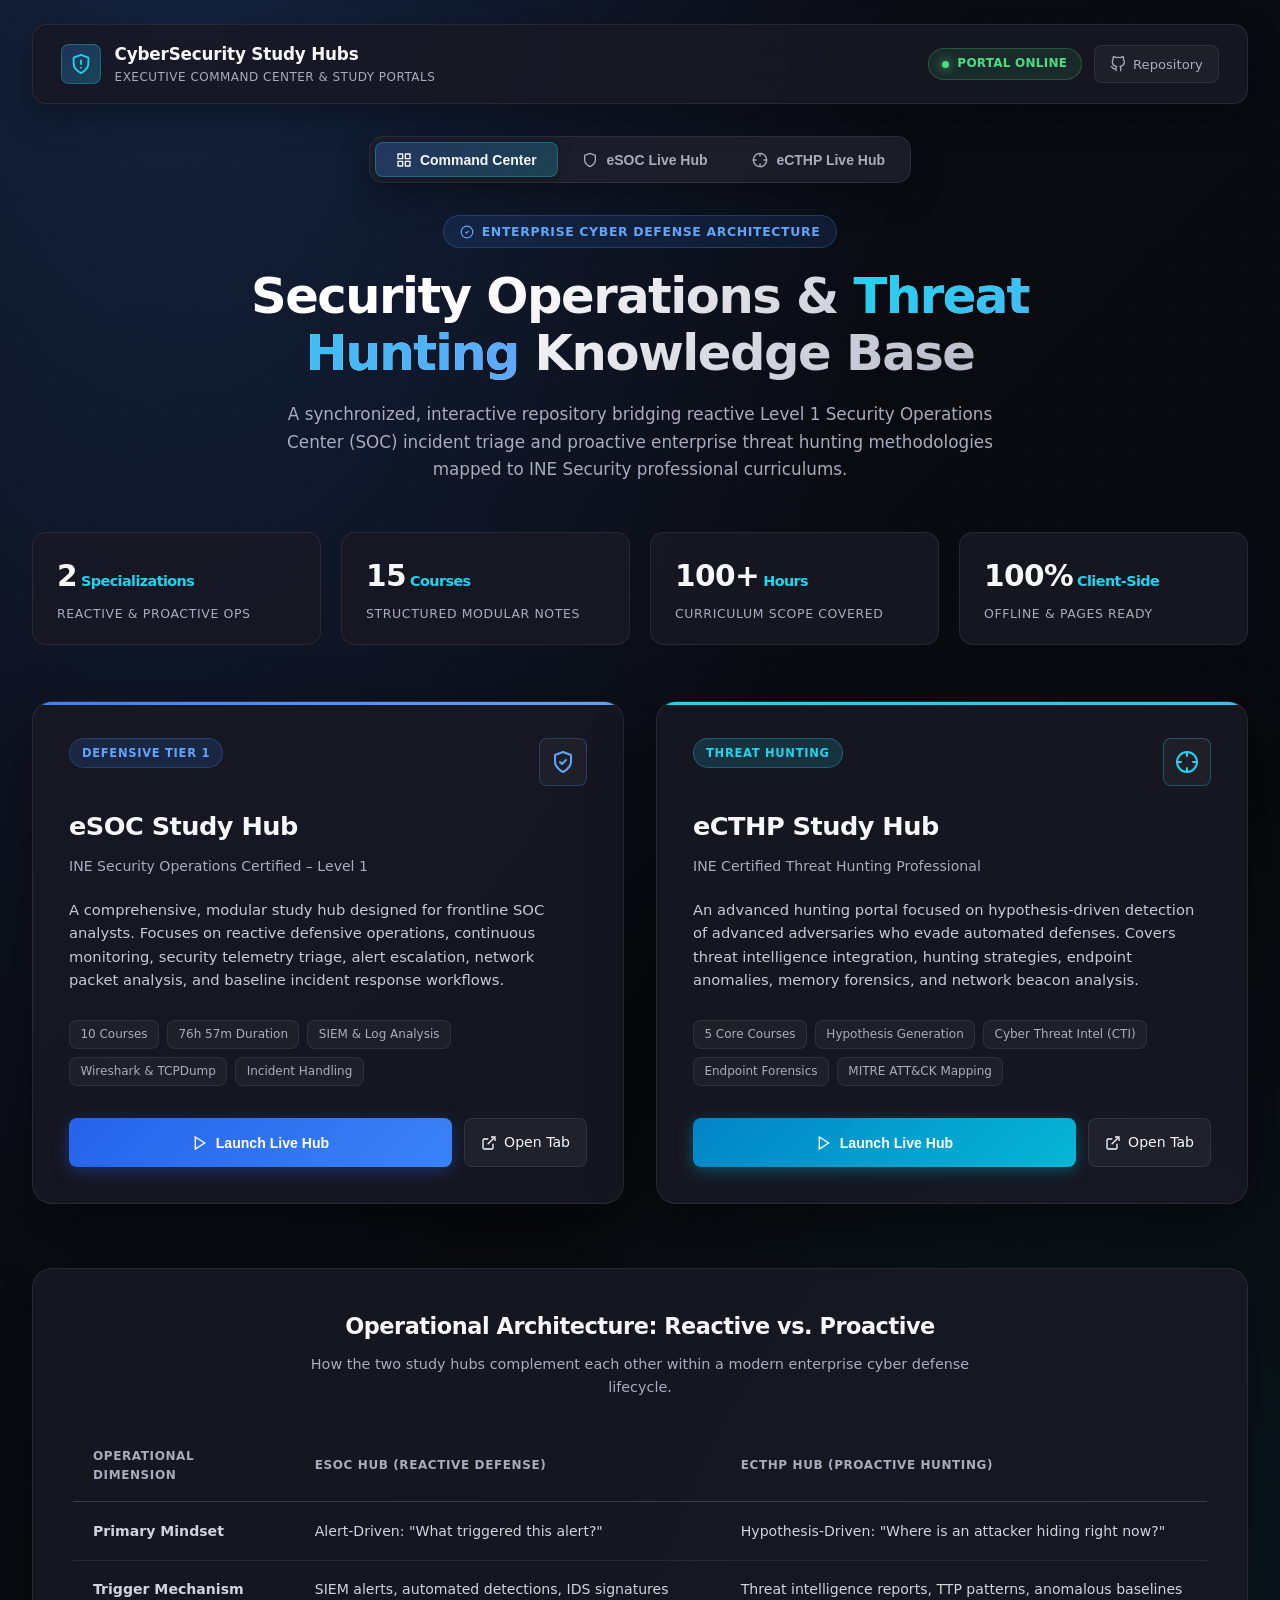
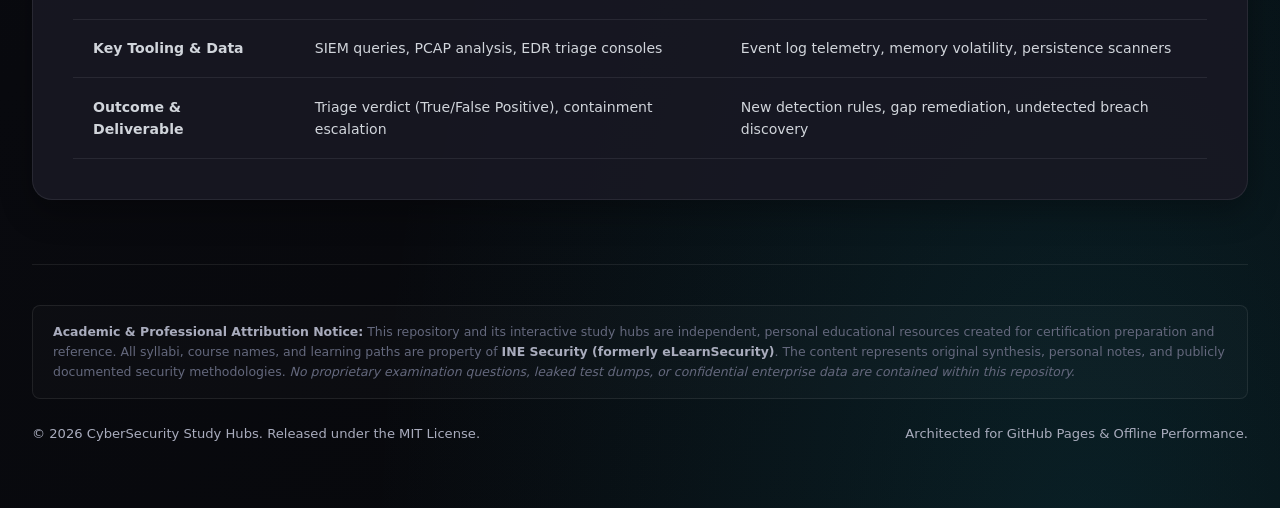
==== index.html @ 51e48f02 "feat: initial commit for CyberSecurity-Study-Hubs command center" ====
<!DOCTYPE html>
<html lang="en">
<head>
  <meta charset="UTF-8" />
  <meta name="viewport" content="width=device-width, initial-scale=1.0" />
  <meta name="description" content="CyberSecurity Study Hubs — Unified executive command center bridging reactive SOC operations (eSOC) and proactive enterprise threat hunting (eCTHP)." />
  <meta name="theme-color" content="#090a0f" />
  <title>CyberSecurity Study Hubs | Command Center Portal</title>
  <link rel="stylesheet" href="assets/css/portal.css" />
</head>
<body>
  <div class="portal-container">
    <!-- Top Navigation Bar -->
    <header class="top-navbar" role="banner">
      <a href="#overview" class="brand" onclick="switchView('overview')">
        <div class="brand-icon" aria-hidden="true">
          <svg width="22" height="22" viewBox="0 0 24 24" fill="none" stroke="currentColor" stroke-width="2" stroke-linecap="round" stroke-linejoin="round">
            <path d="M12 22s8-4 8-10V5l-8-3-8 3v7c0 6 8 10 8 10z"/>
            <path d="M12 8v4"/>
            <path d="M12 16h.01"/>
          </svg>
        </div>
        <div class="brand-info">
          <h1>CyberSecurity Study Hubs</h1>
          <p>Executive Command Center &amp; Study Portals</p>
        </div>
      </a>

      <div class="nav-actions">
        <span class="status-badge">
          <span class="status-dot"></span>
          PORTAL ONLINE
        </span>
        <a href="https://github.com/TOOSHY2/CyberSecurity-Study-Hubs" target="_blank" rel="noopener noreferrer" class="btn-ghost" title="GitHub Repository">
          <svg width="16" height="16" viewBox="0 0 24 24" fill="none" stroke="currentColor" stroke-width="2" stroke-linecap="round" stroke-linejoin="round">
            <path d="M9 19c-5 1.5-5-2.5-7-3m14 6v-3.87a3.37 3.37 0 0 0-.94-2.61c3.14-.35 6.44-1.54 6.44-7A5.44 5.44 0 0 0 20 4.77 5.07 5.07 0 0 0 19.91 1S18.73.65 16 2.48a13.38 13.38 0 0 0-7 0C6.27.65 5.09 1 5.09 1A5.07 5.07 0 0 0 5 4.77a5.44 5.44 0 0 0-1.5 3.78c0 5.42 3.3 6.61 6.44 7A3.37 3.37 0 0 0 9 18.13V22"/>
          </svg>
          Repository
        </a>
      </div>
    </header>

    <!-- Navigation View Tabs -->
    <nav class="view-tabs" role="tablist" aria-label="Portal Views">
      <button class="tab-btn active" id="tab-overview" role="tab" aria-selected="true" aria-controls="view-overview" onclick="switchView('overview')">
        <svg width="16" height="16" viewBox="0 0 24 24" fill="none" stroke="currentColor" stroke-width="2" stroke-linecap="round" stroke-linejoin="round">
          <rect x="3" y="3" width="7" height="7"/>
          <rect x="14" y="3" width="7" height="7"/>
          <rect x="14" y="14" width="7" height="7"/>
          <rect x="3" y="14" width="7" height="7"/>
        </svg>
        Command Center
      </button>
      <button class="tab-btn" id="tab-esoc" role="tab" aria-selected="false" aria-controls="view-esoc" onclick="switchView('esoc')">
        <svg width="16" height="16" viewBox="0 0 24 24" fill="none" stroke="currentColor" stroke-width="2" stroke-linecap="round" stroke-linejoin="round">
          <path d="M12 22s8-4 8-10V5l-8-3-8 3v7c0 6 8 10 8 10z"/>
        </svg>
        eSOC Live Hub
      </button>
      <button class="tab-btn" id="tab-ecthp" role="tab" aria-selected="false" aria-controls="view-ecthp" onclick="switchView('ecthp')">
        <svg width="16" height="16" viewBox="0 0 24 24" fill="none" stroke="currentColor" stroke-width="2" stroke-linecap="round" stroke-linejoin="round">
          <circle cx="12" cy="12" r="10"/>
          <line x1="22" y1="12" x2="18" y2="12"/>
          <line x1="6" y1="12" x2="2" y2="12"/>
          <line x1="12" y1="6" x2="12" y2="2"/>
          <line x1="12" y1="22" x2="12" y2="18"/>
        </svg>
        eCTHP Live Hub
      </button>
    </nav>

    <!-- VIEW 1: COMMAND CENTER / OVERVIEW -->
    <main class="view-panel active" id="view-overview" role="tabpanel" aria-labelledby="tab-overview">
      <section class="hero">
        <div class="hero-pill">
          <svg width="14" height="14" viewBox="0 0 24 24" fill="none" stroke="currentColor" stroke-width="2">
            <circle cx="12" cy="12" r="10"/>
            <path d="m9 12 2 2 4-4"/>
          </svg>
          Enterprise Cyber Defense Architecture
        </div>
        <h2 class="hero-title">
          Security Operations &amp; <span class="accent-cyan">Threat Hunting</span> Knowledge Base
        </h2>
        <p class="hero-desc">
          A synchronized, interactive repository bridging reactive Level 1 Security Operations Center (SOC) incident triage and proactive enterprise threat hunting methodologies mapped to INE Security professional curriculums.
        </p>
      </section>

      <!-- Metrics Matrix -->
      <section class="stats-bar" aria-label="Curriculum Statistics">
        <div class="stat-card">
          <div class="stat-val">2 <span class="unit">Specializations</span></div>
          <div class="stat-label">Reactive &amp; Proactive Ops</div>
        </div>
        <div class="stat-card">
          <div class="stat-val">15 <span class="unit">Courses</span></div>
          <div class="stat-label">Structured Modular Notes</div>
        </div>
        <div class="stat-card">
          <div class="stat-val">100+ <span class="unit">Hours</span></div>
          <div class="stat-label">Curriculum Scope Covered</div>
        </div>
        <div class="stat-card">
          <div class="stat-val">100% <span class="unit">Client-Side</span></div>
          <div class="stat-label">Offline &amp; Pages Ready</div>
        </div>
      </section>

      <!-- Dual Hub Cards -->
      <section class="hubs-grid" aria-label="Interactive Hubs">
        <!-- eSOC Card -->
        <article class="hub-card esoc">
          <div class="hub-header">
            <span class="hub-badge">Defensive Tier 1</span>
            <div class="hub-icon-wrapper" aria-hidden="true">
              <svg width="24" height="24" viewBox="0 0 24 24" fill="none" stroke="currentColor" stroke-width="2" stroke-linecap="round" stroke-linejoin="round">
                <path d="M12 22s8-4 8-10V5l-8-3-8 3v7c0 6 8 10 8 10z"/>
                <path d="m9 12 2 2 4-4"/>
              </svg>
            </div>
          </div>
          <h3 class="hub-title">eSOC Study Hub</h3>
          <div class="hub-subtitle">INE Security Operations Certified – Level 1</div>
          <p class="hub-summary">
            A comprehensive, modular study hub designed for frontline SOC analysts. Focuses on reactive defensive operations, continuous monitoring, security telemetry triage, alert escalation, network packet analysis, and baseline incident response workflows.
          </p>
          <div class="hub-tags">
            <span class="tag-pill">10 Courses</span>
            <span class="tag-pill">76h 57m Duration</span>
            <span class="tag-pill">SIEM &amp; Log Analysis</span>
            <span class="tag-pill">Wireshark &amp; TCPDump</span>
            <span class="tag-pill">Incident Handling</span>
          </div>
          <div class="hub-actions">
            <button class="btn-primary" onclick="switchView('esoc')">
              <svg width="16" height="16" viewBox="0 0 24 24" fill="none" stroke="currentColor" stroke-width="2">
                <polygon points="5 3 19 12 5 21 5 3"/>
              </svg>
              Launch Live Hub
            </button>
            <a href="hubs/eSOC.html" target="_blank" rel="noopener noreferrer" class="btn-secondary" title="Open eSOC in new tab">
              <svg width="16" height="16" viewBox="0 0 24 24" fill="none" stroke="currentColor" stroke-width="2">
                <path d="M18 13v6a2 2 0 0 1-2 2H5a2 2 0 0 1-2-2V8a2 2 0 0 1 2-2h6"/>
                <polyline points="15 3 21 3 21 9"/>
                <line x1="10" y1="14" x2="21" y2="3"/>
              </svg>
              Open Tab
            </a>
          </div>
        </article>

        <!-- eCTHP Card -->
        <article class="hub-card ecthp">
          <div class="hub-header">
            <span class="hub-badge">Threat Hunting</span>
            <div class="hub-icon-wrapper" aria-hidden="true">
              <svg width="24" height="24" viewBox="0 0 24 24" fill="none" stroke="currentColor" stroke-width="2" stroke-linecap="round" stroke-linejoin="round">
                <circle cx="12" cy="12" r="10"/>
                <line x1="22" y1="12" x2="18" y2="12"/>
                <line x1="6" y1="12" x2="2" y2="12"/>
                <line x1="12" y1="6" x2="12" y2="2"/>
                <line x1="12" y1="22" x2="12" y2="18"/>
              </svg>
            </div>
          </div>
          <h3 class="hub-title">eCTHP Study Hub</h3>
          <div class="hub-subtitle">INE Certified Threat Hunting Professional</div>
          <p class="hub-summary">
            An advanced hunting portal focused on hypothesis-driven detection of advanced adversaries who evade automated defenses. Covers threat intelligence integration, hunting strategies, endpoint anomalies, memory forensics, and network beacon analysis.
          </p>
          <div class="hub-tags">
            <span class="tag-pill">5 Core Courses</span>
            <span class="tag-pill">Hypothesis Generation</span>
            <span class="tag-pill">Cyber Threat Intel (CTI)</span>
            <span class="tag-pill">Endpoint Forensics</span>
            <span class="tag-pill">MITRE ATT&amp;CK Mapping</span>
          </div>
          <div class="hub-actions">
            <button class="btn-primary" onclick="switchView('ecthp')">
              <svg width="16" height="16" viewBox="0 0 24 24" fill="none" stroke="currentColor" stroke-width="2">
                <polygon points="5 3 19 12 5 21 5 3"/>
              </svg>
              Launch Live Hub
            </button>
            <a href="hubs/eCTHP.html" target="_blank" rel="noopener noreferrer" class="btn-secondary" title="Open eCTHP in new tab">
              <svg width="16" height="16" viewBox="0 0 24 24" fill="none" stroke="currentColor" stroke-width="2">
                <path d="M18 13v6a2 2 0 0 1-2 2H5a2 2 0 0 1-2-2V8a2 2 0 0 1 2-2h6"/>
                <polyline points="15 3 21 3 21 9"/>
                <line x1="10" y1="14" x2="21" y2="3"/>
              </svg>
              Open Tab
            </a>
          </div>
        </article>
      </section>

      <!-- Operational Matrix Section -->
      <section class="matrix-section">
        <h3 class="matrix-title">Operational Architecture: Reactive vs. Proactive</h3>
        <p class="matrix-subtitle">How the two study hubs complement each other within a modern enterprise cyber defense lifecycle.</p>
        <div class="matrix-table-wrap">
          <table class="matrix-table">
            <thead>
              <tr>
                <th>Operational Dimension</th>
                <th>eSOC Hub (Reactive Defense)</th>
                <th>eCTHP Hub (Proactive Hunting)</th>
              </tr>
            </thead>
            <tbody>
              <tr>
                <td class="col-feature">Primary Mindset</td>
                <td class="col-esoc">Alert-Driven: "What triggered this alert?"</td>
                <td class="col-ecthp">Hypothesis-Driven: "Where is an attacker hiding right now?"</td>
              </tr>
              <tr>
                <td class="col-feature">Trigger Mechanism</td>
                <td class="col-esoc">SIEM alerts, automated detections, IDS signatures</td>
                <td class="col-ecthp">Threat intelligence reports, TTP patterns, anomalous baselines</td>
              </tr>
              <tr>
                <td class="col-feature">Key Tooling &amp; Data</td>
                <td class="col-esoc">SIEM queries, PCAP analysis, EDR triage consoles</td>
                <td class="col-ecthp">Event log telemetry, memory volatility, persistence scanners</td>
              </tr>
              <tr>
                <td class="col-feature">Outcome &amp; Deliverable</td>
                <td class="col-esoc">Triage verdict (True/False Positive), containment escalation</td>
                <td class="col-ecthp">New detection rules, gap remediation, undetected breach discovery</td>
              </tr>
            </tbody>
          </table>
        </div>
      </section>
    </main>

    <!-- VIEW 2: eSOC LIVE EMBEDDED HUB -->
    <section class="view-panel" id="view-esoc" role="tabpanel" aria-labelledby="tab-esoc">
      <div class="iframe-portal-wrapper" id="esoc-wrapper">
        <div class="iframe-toolbar">
          <div class="iframe-status">
            <span class="status-badge" style="background: rgba(59, 130, 246, 0.15); color: var(--purple-2); border-color: var(--border-blue);">
              eSOC Live Hub
            </span>
            <span>Security Operations Certified – Level 1</span>
          </div>
          <div class="iframe-actions">
            <button class="btn-ghost" onclick="reloadFrame('frame-esoc')" title="Reload Hub">
              <svg width="14" height="14" viewBox="0 0 24 24" fill="none" stroke="currentColor" stroke-width="2">
                <polyline points="23 4 23 10 17 10"/>
                <path d="M20.49 15a9 9 0 1 1-2.12-9.36L23 10"/>
              </svg>
              Reload
            </button>
            <button class="btn-ghost" onclick="toggleFullscreen('esoc-wrapper')" title="Toggle Fullscreen">
              <svg width="14" height="14" viewBox="0 0 24 24" fill="none" stroke="currentColor" stroke-width="2">
                <polyline points="15 3 21 3 21 9"/>
                <polyline points="9 21 3 21 3 15"/>
                <line x1="21" y1="3" x2="14" y2="10"/>
                <line x1="3" y1="21" x2="10" y2="14"/>
              </svg>
              Fullscreen
            </button>
            <a href="hubs/eSOC.html" target="_blank" rel="noopener noreferrer" class="btn-ghost" title="Open in dedicated tab">
              <svg width="14" height="14" viewBox="0 0 24 24" fill="none" stroke="currentColor" stroke-width="2">
                <path d="M18 13v6a2 2 0 0 1-2 2H5a2 2 0 0 1-2-2V8a2 2 0 0 1 2-2h6"/>
                <polyline points="15 3 21 3 21 9"/>
                <line x1="10" y1="14" x2="21" y2="3"/>
              </svg>
              Standalone
            </a>
          </div>
        </div>
        <div class="iframe-container">
          <iframe id="frame-esoc" data-src="hubs/eSOC.html" title="eSOC Study Hub Live Preview" loading="lazy"></iframe>
        </div>
      </div>
    </section>

    <!-- VIEW 3: eCTHP LIVE EMBEDDED HUB -->
    <section class="view-panel" id="view-ecthp" role="tabpanel" aria-labelledby="tab-ecthp">
      <div class="iframe-portal-wrapper" id="ecthp-wrapper">
        <div class="iframe-toolbar">
          <div class="iframe-status">
            <span class="status-badge" style="background: rgba(34, 211, 238, 0.15); color: var(--cyan); border-color: var(--border-cyan);">
              eCTHP Live Hub
            </span>
            <span>Certified Threat Hunting Professional</span>
          </div>
          <div class="iframe-actions">
            <button class="btn-ghost" onclick="reloadFrame('frame-ecthp')" title="Reload Hub">
              <svg width="14" height="14" viewBox="0 0 24 24" fill="none" stroke="currentColor" stroke-width="2">
                <polyline points="23 4 23 10 17 10"/>
                <path d="M20.49 15a9 9 0 1 1-2.12-9.36L23 10"/>
              </svg>
              Reload
            </button>
            <button class="btn-ghost" onclick="toggleFullscreen('ecthp-wrapper')" title="Toggle Fullscreen">
              <svg width="14" height="14" viewBox="0 0 24 24" fill="none" stroke="currentColor" stroke-width="2">
                <polyline points="15 3 21 3 21 9"/>
                <polyline points="9 21 3 21 3 15"/>
                <line x1="21" y1="3" x2="14" y2="10"/>
                <line x1="3" y1="21" x2="10" y2="14"/>
              </svg>
              Fullscreen
            </button>
            <a href="hubs/eCTHP.html" target="_blank" rel="noopener noreferrer" class="btn-ghost" title="Open in dedicated tab">
              <svg width="14" height="14" viewBox="0 0 24 24" fill="none" stroke="currentColor" stroke-width="2">
                <path d="M18 13v6a2 2 0 0 1-2 2H5a2 2 0 0 1-2-2V8a2 2 0 0 1 2-2h6"/>
                <polyline points="15 3 21 3 21 9"/>
                <line x1="10" y1="14" x2="21" y2="3"/>
              </svg>
              Standalone
            </a>
          </div>
        </div>
        <div class="iframe-container">
          <iframe id="frame-ecthp" data-src="hubs/eCTHP.html" title="eCTHP Study Hub Live Preview" loading="lazy"></iframe>
        </div>
      </div>
    </section>

    <!-- Footer -->
    <footer class="portal-footer" role="contentinfo">
      <div class="disclaimer-box">
        <strong>Academic &amp; Professional Attribution Notice:</strong>
        This repository and its interactive study hubs are independent, personal educational resources created for certification preparation and reference. All syllabi, course names, and learning paths are property of <strong>INE Security (formerly eLearnSecurity)</strong>. The content represents original synthesis, personal notes, and publicly documented security methodologies. <em>No proprietary examination questions, leaked test dumps, or confidential enterprise data are contained within this repository.</em>
      </div>
      <div class="footer-content">
        <p>&copy; 2026 CyberSecurity Study Hubs. Released under the MIT License.</p>
        <p>Architected for GitHub Pages &amp; Offline Performance.</p>
      </div>
    </footer>
  </div>

  <!-- Interactive Portal Controller -->
  <script>
    function switchView(viewName) {
      // Manage tab buttons
      document.querySelectorAll('.tab-btn').forEach(btn => {
        btn.classList.remove('active');
        btn.setAttribute('aria-selected', 'false');
      });
      const activeBtn = document.getElementById('tab-' + viewName);
      if (activeBtn) {
        activeBtn.classList.add('active');
        activeBtn.setAttribute('aria-selected', 'true');
      }

      // Manage view panels
      document.querySelectorAll('.view-panel').forEach(panel => {
        panel.classList.remove('active');
      });
      const activePanel = document.getElementById('view-' + viewName);
      if (activePanel) {
        activePanel.classList.add('active');
      }

      // Lazy-load iframe source if switching to embed
      if (viewName === 'esoc') {
        const frame = document.getElementById('frame-esoc');
        if (frame && !frame.src) {
          frame.src = frame.getAttribute('data-src');
        }
      } else if (viewName === 'ecthp') {
        const frame = document.getElementById('frame-ecthp');
        if (frame && !frame.src) {
          frame.src = frame.getAttribute('data-src');
        }
      }

      // Update location hash without page jump
      history.replaceState(null, '', '#' + viewName);
    }

    function reloadFrame(frameId) {
      const frame = document.getElementById(frameId);
      if (frame && frame.src) {
        frame.src = frame.src;
      }
    }

    function toggleFullscreen(wrapperId) {
      const wrapper = document.getElementById(wrapperId);
      if (wrapper) {
        wrapper.classList.toggle('fullscreen-mode');
      }
    }

    // Handle hash on page load
    window.addEventListener('DOMContentLoaded', () => {
      const hash = window.location.hash.replace('#', '');
      if (hash === 'esoc' || hash === 'ecthp') {
        switchView(hash);
      } else {
        switchView('overview');
      }
    });

    // Close fullscreen with Escape key
    window.addEventListener('keydown', (e) => {
      if (e.key === 'Escape') {
        document.querySelectorAll('.iframe-portal-wrapper.fullscreen-mode').forEach(el => {
          el.classList.remove('fullscreen-mode');
        });
      }
    });
  </script>
</body>
</html>
---- assets/css/portal.css ----
/* ==========================================================================
   CyberSecurity Study Hubs — Executive Portal CSS
   Visual Design System aligned with eSOC and eCTHP Interactive Hubs
   ========================================================================== */

:root {
  --bg: #090a0f;
  --bg-soft: #10111a;
  --panel: rgba(24, 25, 36, 0.88);
  --panel-2: rgba(31, 32, 45, 0.82);
  --panel-solid: #151622;
  --border: rgba(255, 255, 255, 0.08);
  --border-bright: rgba(255, 255, 255, 0.16);
  --border-cyan: rgba(34, 211, 238, 0.3);
  --border-blue: rgba(59, 130, 246, 0.3);
  --text: #f7f7fb;
  --muted: #a9acbd;
  --faint: #64687d;
  --purple: #3b82f6;
  --purple-2: #60a5fa;
  --cyan: #22d3ee;
  --green: #4ade80;
  --amber: #fbbf24;
  --red: #fb7185;
  --shadow-lg: 0 24px 64px rgba(0, 0, 0, 0.45);
  --shadow-md: 0 12px 32px rgba(0, 0, 0, 0.3);
  --shadow-glow-blue: 0 0 35px rgba(59, 130, 246, 0.2);
  --shadow-glow-cyan: 0 0 35px rgba(34, 211, 238, 0.2);
  --radius-lg: 20px;
  --radius-md: 14px;
  --radius-sm: 8px;
  --transition: all 0.25s cubic-bezier(0.16, 1, 0.3, 1);
}

* {
  box-sizing: border-box;
  margin: 0;
  padding: 0;
}

html {
  scroll-behavior: smooth;
  color-scheme: dark;
}

body {
  margin: 0;
  color: var(--text);
  background-color: var(--bg);
  background:
    radial-gradient(ellipse at 15% -5%, rgba(59, 130, 246, 0.18), transparent 45rem),
    radial-gradient(ellipse at 85% 105%, rgba(34, 211, 238, 0.12), transparent 45rem),
    linear-gradient(135deg, #0c0e17 0%, #090a0f 50%, #06070a 100%);
  font-family: Inter, ui-sans-serif, system-ui, -apple-system, BlinkMacSystemFont, "Segoe UI", Roboto, sans-serif;
  min-height: 100vh;
  line-height: 1.6;
  overflow-x: hidden;
}

/* Subtle background grid */
body::before {
  content: "";
  position: fixed;
  inset: 0;
  background-image: radial-gradient(circle, rgba(255, 255, 255, 0.05) 1px, transparent 1px);
  background-size: 36px 36px;
  pointer-events: none;
  z-index: 0;
  opacity: 0.6;
}

.portal-container {
  position: relative;
  z-index: 1;
  max-width: 1440px;
  margin: 0 auto;
  padding: 1.5rem 2rem 4rem;
  display: flex;
  flex-direction: column;
  min-height: 100vh;
}

/* Header & Top Bar */
.top-navbar {
  display: flex;
  align-items: center;
  justify-content: space-between;
  padding: 1rem 1.75rem;
  background: var(--panel);
  backdrop-filter: blur(16px);
  -webkit-backdrop-filter: blur(16px);
  border: 1px solid var(--border);
  border-radius: var(--radius-md);
  margin-bottom: 2rem;
  box-shadow: var(--shadow-md);
}

.brand {
  display: flex;
  align-items: center;
  gap: 0.85rem;
  text-decoration: none;
  color: var(--text);
}

.brand-icon {
  width: 40px;
  height: 40px;
  border-radius: var(--radius-sm);
  background: linear-gradient(135deg, rgba(59, 130, 246, 0.25), rgba(34, 211, 238, 0.25));
  border: 1px solid var(--border-cyan);
  display: flex;
  align-items: center;
  justify-content: center;
  color: var(--cyan);
}

.brand-info h1 {
  font-size: 1.05rem;
  font-weight: 700;
  letter-spacing: -0.01em;
  display: flex;
  align-items: center;
  gap: 0.5rem;
}

.brand-info p {
  font-size: 0.75rem;
  color: var(--muted);
  letter-spacing: 0.04em;
  text-transform: uppercase;
}

.nav-actions {
  display: flex;
  align-items: center;
  gap: 0.75rem;
}

.status-badge {
  display: inline-flex;
  align-items: center;
  gap: 0.5rem;
  padding: 0.35rem 0.85rem;
  background: rgba(74, 222, 128, 0.1);
  border: 1px solid rgba(74, 222, 128, 0.25);
  border-radius: 999px;
  font-size: 0.75rem;
  font-weight: 600;
  color: var(--green);
  letter-spacing: 0.02em;
}

.status-dot {
  width: 7px;
  height: 7px;
  border-radius: 50%;
  background-color: var(--green);
  box-shadow: 0 0 10px var(--green);
  animation: pulse-dot 2s infinite;
}

@keyframes pulse-dot {
  0%, 100% { opacity: 1; transform: scale(1); }
  50% { opacity: 0.4; transform: scale(0.85); }
}

.btn-ghost {
  display: inline-flex;
  align-items: center;
  gap: 0.45rem;
  padding: 0.45rem 0.95rem;
  background: rgba(255, 255, 255, 0.04);
  border: 1px solid var(--border);
  border-radius: var(--radius-sm);
  color: var(--muted);
  font-size: 0.82rem;
  font-weight: 500;
  text-decoration: none;
  transition: var(--transition);
  cursor: pointer;
}

.btn-ghost:hover {
  background: rgba(255, 255, 255, 0.09);
  color: var(--text);
  border-color: var(--border-bright);
}

/* Segmented View Switcher */
.view-tabs {
  display: flex;
  background: var(--panel-2);
  padding: 0.3rem;
  border-radius: var(--radius-md);
  border: 1px solid var(--border);
  gap: 0.3rem;
  margin-bottom: 2rem;
  width: fit-content;
  align-self: center;
  box-shadow: var(--shadow-md);
}

.tab-btn {
  padding: 0.55rem 1.25rem;
  background: transparent;
  border: none;
  border-radius: var(--radius-sm);
  color: var(--muted);
  font-size: 0.875rem;
  font-weight: 600;
  display: inline-flex;
  align-items: center;
  gap: 0.5rem;
  cursor: pointer;
  transition: var(--transition);
}

.tab-btn:hover {
  color: var(--text);
}

.tab-btn.active {
  background: linear-gradient(135deg, rgba(59, 130, 246, 0.25), rgba(34, 211, 238, 0.2));
  color: var(--text);
  border: 1px solid var(--border-cyan);
  box-shadow: 0 4px 14px rgba(0, 0, 0, 0.25);
}

/* Views Management */
.view-panel {
  display: none;
  animation: fadeIn 0.3s ease-in-out forwards;
}

.view-panel.active {
  display: block;
}

@keyframes fadeIn {
  from { opacity: 0; transform: translateY(6px); }
  to { opacity: 1; transform: translateY(0); }
}

/* Hero Section */
.hero {
  text-align: center;
  max-width: 900px;
  margin: 0 auto 3rem;
}

.hero-pill {
  display: inline-flex;
  align-items: center;
  gap: 0.5rem;
  padding: 0.35rem 1rem;
  background: rgba(59, 130, 246, 0.12);
  border: 1px solid var(--border-blue);
  border-radius: 999px;
  font-size: 0.78rem;
  font-weight: 600;
  color: var(--purple-2);
  margin-bottom: 1.25rem;
  text-transform: uppercase;
  letter-spacing: 0.05em;
}

.hero-title {
  font-size: clamp(2rem, 4vw, 3.1rem);
  font-weight: 800;
  line-height: 1.15;
  letter-spacing: -0.03em;
  margin-bottom: 1.15rem;
  background: linear-gradient(135deg, #ffffff 30%, #a9acbd 100%);
  -webkit-background-clip: text;
  -webkit-text-fill-color: transparent;
}

.hero-title span.accent-cyan {
  background: linear-gradient(135deg, var(--cyan), var(--purple-2));
  -webkit-background-clip: text;
  -webkit-text-fill-color: transparent;
}

.hero-desc {
  font-size: 1.05rem;
  color: var(--muted);
  max-width: 750px;
  margin: 0 auto 2rem;
  line-height: 1.65;
}

/* Stats Matrix */
.stats-bar {
  display: grid;
  grid-template-columns: repeat(auto-fit, minmax(200px, 1fr));
  gap: 1.25rem;
  margin-bottom: 3.5rem;
}

.stat-card {
  background: var(--panel);
  backdrop-filter: blur(12px);
  border: 1px solid var(--border);
  border-radius: var(--radius-md);
  padding: 1.25rem 1.5rem;
  text-align: left;
  transition: var(--transition);
}

.stat-card:hover {
  border-color: var(--border-bright);
  transform: translateY(-2px);
}

.stat-val {
  font-size: 1.85rem;
  font-weight: 800;
  letter-spacing: -0.02em;
  color: var(--text);
  display: flex;
  align-items: baseline;
  gap: 0.25rem;
}

.stat-val span.unit {
  font-size: 0.9rem;
  color: var(--cyan);
  font-weight: 600;
}

.stat-label {
  font-size: 0.78rem;
  color: var(--muted);
  text-transform: uppercase;
  letter-spacing: 0.05em;
  margin-top: 0.25rem;
}

/* Dual Hub Cards Grid */
.hubs-grid {
  display: grid;
  grid-template-columns: repeat(auto-fit, minmax(460px, 1fr));
  gap: 2rem;
  margin-bottom: 4rem;
}

@media (max-width: 600px) {
  .hubs-grid {
    grid-template-columns: 1fr;
  }
}

.hub-card {
  background: var(--panel);
  backdrop-filter: blur(16px);
  border: 1px solid var(--border);
  border-radius: var(--radius-lg);
  padding: 2.25rem;
  display: flex;
  flex-direction: column;
  position: relative;
  overflow: hidden;
  transition: var(--transition);
  box-shadow: var(--shadow-lg);
}

.hub-card::before {
  content: "";
  position: absolute;
  top: 0;
  left: 0;
  right: 0;
  height: 3px;
  background: transparent;
  transition: var(--transition);
}

.hub-card.esoc:hover {
  border-color: var(--border-blue);
  box-shadow: var(--shadow-glow-blue);
  transform: translateY(-4px);
}
.hub-card.esoc::before {
  background: linear-gradient(90deg, var(--purple), var(--purple-2));
}

.hub-card.ecthp:hover {
  border-color: var(--border-cyan);
  box-shadow: var(--shadow-glow-cyan);
  transform: translateY(-4px);
}
.hub-card.ecthp::before {
  background: linear-gradient(90deg, var(--cyan), #38bdf8);
}

.hub-header {
  display: flex;
  align-items: flex-start;
  justify-content: space-between;
  margin-bottom: 1.25rem;
}

.hub-badge {
  font-size: 0.72rem;
  font-weight: 700;
  letter-spacing: 0.06em;
  text-transform: uppercase;
  padding: 0.3rem 0.75rem;
  border-radius: 999px;
}

.hub-card.esoc .hub-badge {
  background: rgba(59, 130, 246, 0.15);
  color: var(--purple-2);
  border: 1px solid var(--border-blue);
}

.hub-card.ecthp .hub-badge {
  background: rgba(34, 211, 238, 0.15);
  color: var(--cyan);
  border: 1px solid var(--border-cyan);
}

.hub-icon-wrapper {
  width: 48px;
  height: 48px;
  border-radius: var(--radius-sm);
  display: flex;
  align-items: center;
  justify-content: center;
  background: rgba(255, 255, 255, 0.04);
  border: 1px solid var(--border);
}

.hub-card.esoc .hub-icon-wrapper {
  color: var(--purple-2);
  border-color: var(--border-blue);
}

.hub-card.ecthp .hub-icon-wrapper {
  color: var(--cyan);
  border-color: var(--border-cyan);
}

.hub-title {
  font-size: 1.6rem;
  font-weight: 700;
  letter-spacing: -0.02em;
  margin-bottom: 0.5rem;
  color: var(--text);
}

.hub-subtitle {
  font-size: 0.88rem;
  color: var(--muted);
  margin-bottom: 1.25rem;
}

.hub-summary {
  font-size: 0.92rem;
  color: #c7cad6;
  line-height: 1.6;
  margin-bottom: 1.75rem;
  flex-grow: 1;
}

.hub-tags {
  display: flex;
  flex-wrap: wrap;
  gap: 0.5rem;
  margin-bottom: 2rem;
}

.tag-pill {
  font-size: 0.75rem;
  color: var(--muted);
  background: rgba(255, 255, 255, 0.04);
  border: 1px solid var(--border);
  border-radius: var(--radius-sm);
  padding: 0.25rem 0.65rem;
}

.hub-actions {
  display: flex;
  gap: 0.75rem;
  flex-wrap: wrap;
}

.btn-primary {
  flex: 1;
  display: inline-flex;
  align-items: center;
  justify-content: center;
  gap: 0.5rem;
  padding: 0.75rem 1.25rem;
  border-radius: var(--radius-sm);
  font-weight: 600;
  font-size: 0.88rem;
  text-decoration: none;
  transition: var(--transition);
  cursor: pointer;
  border: none;
}

.hub-card.esoc .btn-primary {
  background: linear-gradient(135deg, #2563eb, #3b82f6);
  color: #fff;
  box-shadow: 0 4px 16px rgba(37, 99, 235, 0.35);
}

.hub-card.esoc .btn-primary:hover {
  background: linear-gradient(135deg, #1d4ed8, #2563eb);
  box-shadow: 0 6px 20px rgba(37, 99, 235, 0.5);
  transform: translateY(-1px);
}

.hub-card.ecthp .btn-primary {
  background: linear-gradient(135deg, #0284c7, #06b6d4);
  color: #fff;
  box-shadow: 0 4px 16px rgba(6, 182, 212, 0.35);
}

.hub-card.ecthp .btn-primary:hover {
  background: linear-gradient(135deg, #0369a1, #0284c7);
  box-shadow: 0 6px 20px rgba(6, 182, 212, 0.5);
  transform: translateY(-1px);
}

.btn-secondary {
  display: inline-flex;
  align-items: center;
  justify-content: center;
  gap: 0.45rem;
  padding: 0.75rem 1rem;
  border-radius: var(--radius-sm);
  background: rgba(255, 255, 255, 0.05);
  border: 1px solid var(--border);
  color: var(--text);
  font-size: 0.88rem;
  font-weight: 500;
  text-decoration: none;
  transition: var(--transition);
  cursor: pointer;
}

.btn-secondary:hover {
  background: rgba(255, 255, 255, 0.1);
  border-color: var(--border-bright);
}

/* Comparison / Philosophy Matrix */
.matrix-section {
  background: var(--panel);
  backdrop-filter: blur(16px);
  border: 1px solid var(--border);
  border-radius: var(--radius-lg);
  padding: 2.5rem;
  margin-bottom: 4rem;
  box-shadow: var(--shadow-md);
}

.matrix-title {
  font-size: 1.4rem;
  font-weight: 700;
  letter-spacing: -0.02em;
  margin-bottom: 0.5rem;
  text-align: center;
}

.matrix-subtitle {
  font-size: 0.9rem;
  color: var(--muted);
  text-align: center;
  max-width: 680px;
  margin: 0 auto 2rem;
}

.matrix-table-wrap {
  overflow-x: auto;
}

.matrix-table {
  width: 100%;
  border-collapse: collapse;
  font-size: 0.88rem;
  text-align: left;
}

.matrix-table th {
  padding: 1rem 1.25rem;
  border-bottom: 1px solid var(--border-bright);
  color: var(--muted);
  font-weight: 600;
  text-transform: uppercase;
  letter-spacing: 0.05em;
  font-size: 0.75rem;
}

.matrix-table td {
  padding: 1.1rem 1.25rem;
  border-bottom: 1px solid var(--border);
  color: #d1d5db;
}

.matrix-table tr:hover td {
  background: rgba(255, 255, 255, 0.02);
}

.col-feature {
  font-weight: 600;
  color: var(--text);
}

.col-esoc {
  color: var(--purple-2);
}

.col-ecthp {
  color: var(--cyan);
}

/* Embedded Viewer Container */
.iframe-portal-wrapper {
  background: var(--panel-solid);
  border: 1px solid var(--border);
  border-radius: var(--radius-lg);
  overflow: hidden;
  box-shadow: var(--shadow-lg);
  display: flex;
  flex-direction: column;
}

.iframe-toolbar {
  display: flex;
  align-items: center;
  justify-content: space-between;
  padding: 0.85rem 1.25rem;
  background: var(--panel);
  border-bottom: 1px solid var(--border);
  gap: 1rem;
}

.iframe-status {
  display: flex;
  align-items: center;
  gap: 0.75rem;
  font-size: 0.85rem;
  font-weight: 600;
}

.iframe-actions {
  display: flex;
  align-items: center;
  gap: 0.5rem;
}

.iframe-container {
  position: relative;
  width: 100%;
  height: 86vh;
  min-height: 650px;
  background: #090a0f;
}

.iframe-container iframe {
  width: 100%;
  height: 100%;
  border: none;
  display: block;
}

/* Fullscreen mode for iframe */
.iframe-portal-wrapper.fullscreen-mode {
  position: fixed;
  inset: 0;
  z-index: 9999;
  border-radius: 0;
  height: 100vh;
}
.iframe-portal-wrapper.fullscreen-mode .iframe-container {
  height: calc(100vh - 54px);
}

/* Footer */
.portal-footer {
  margin-top: auto;
  padding-top: 2.5rem;
  border-top: 1px solid var(--border);
  display: flex;
  flex-direction: column;
  gap: 1.5rem;
  color: var(--muted);
  font-size: 0.82rem;
}

.footer-content {
  display: flex;
  justify-content: space-between;
  align-items: center;
  flex-wrap: wrap;
  gap: 1.25rem;
}

.disclaimer-box {
  background: rgba(255, 255, 255, 0.02);
  border: 1px solid var(--border);
  border-radius: var(--radius-sm);
  padding: 1rem 1.25rem;
  line-height: 1.6;
  font-size: 0.78rem;
  color: var(--faint);
}

.disclaimer-box strong {
  color: var(--muted);
}
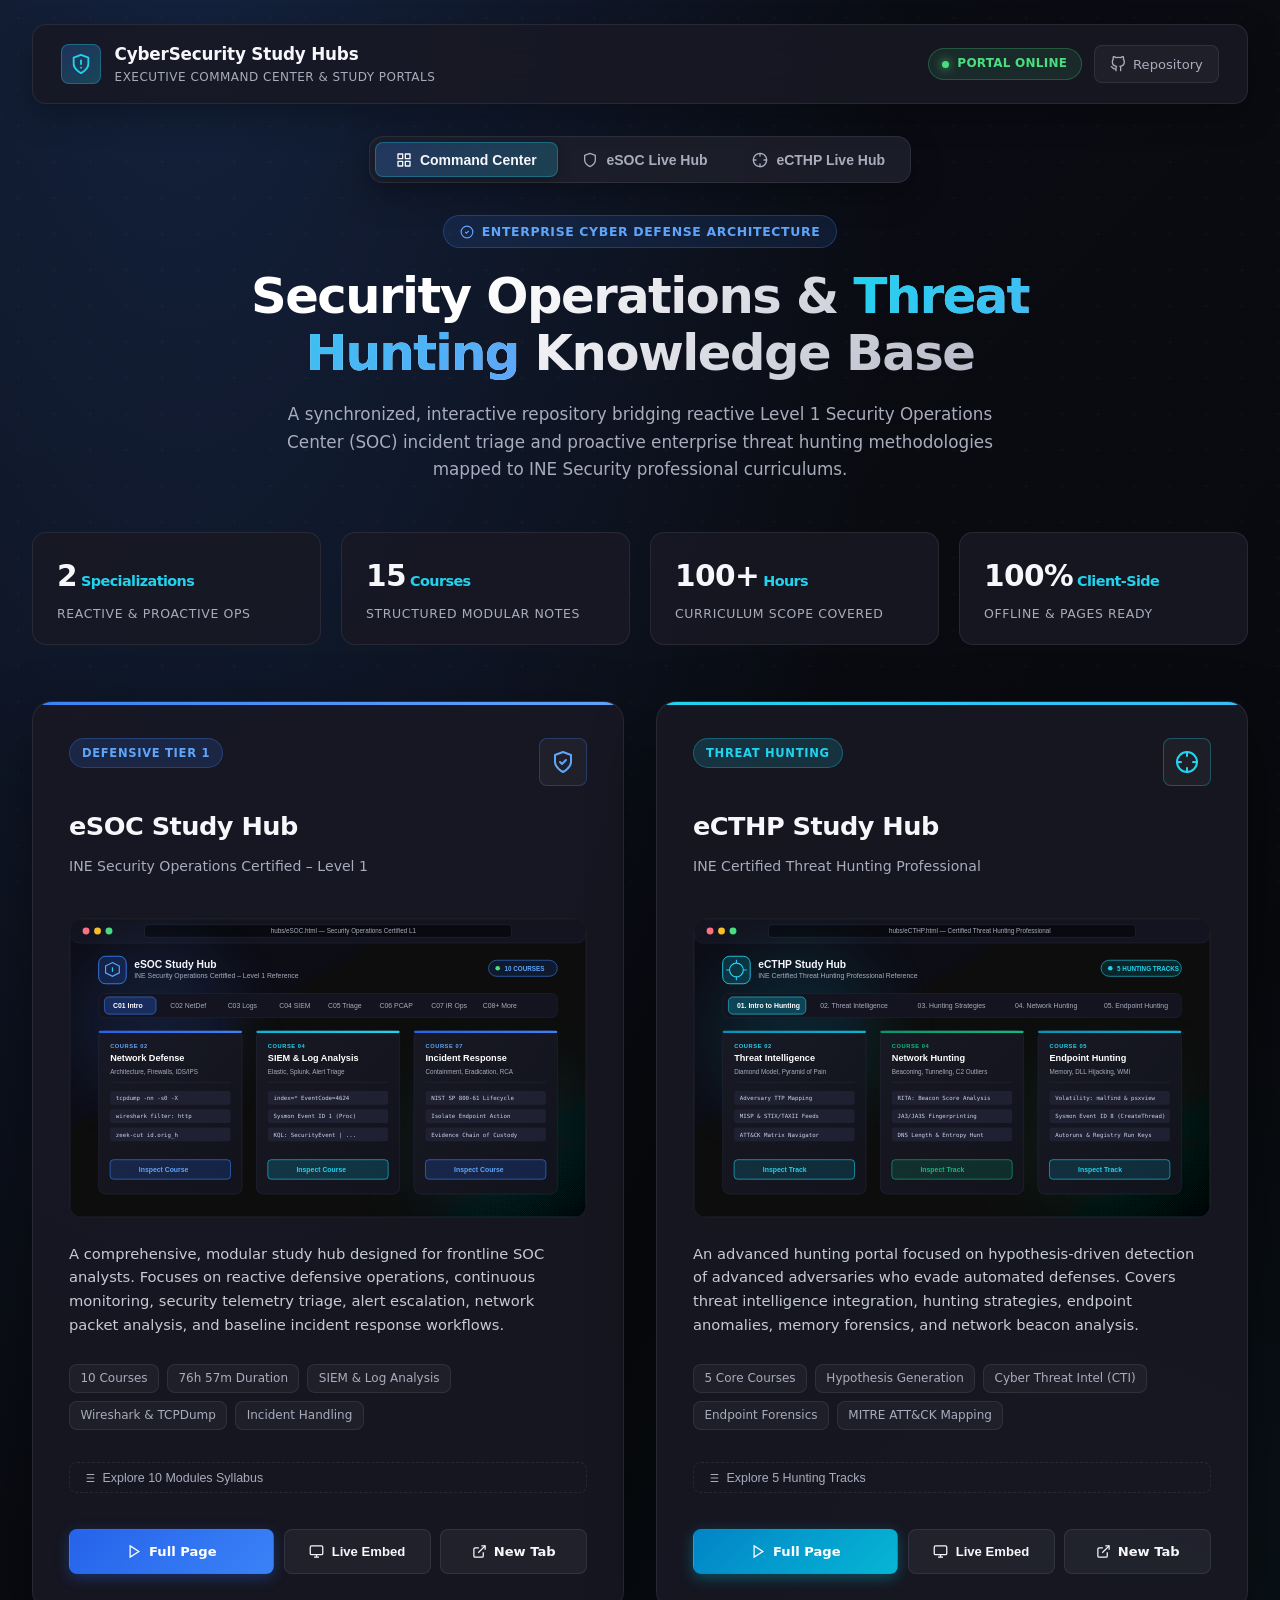
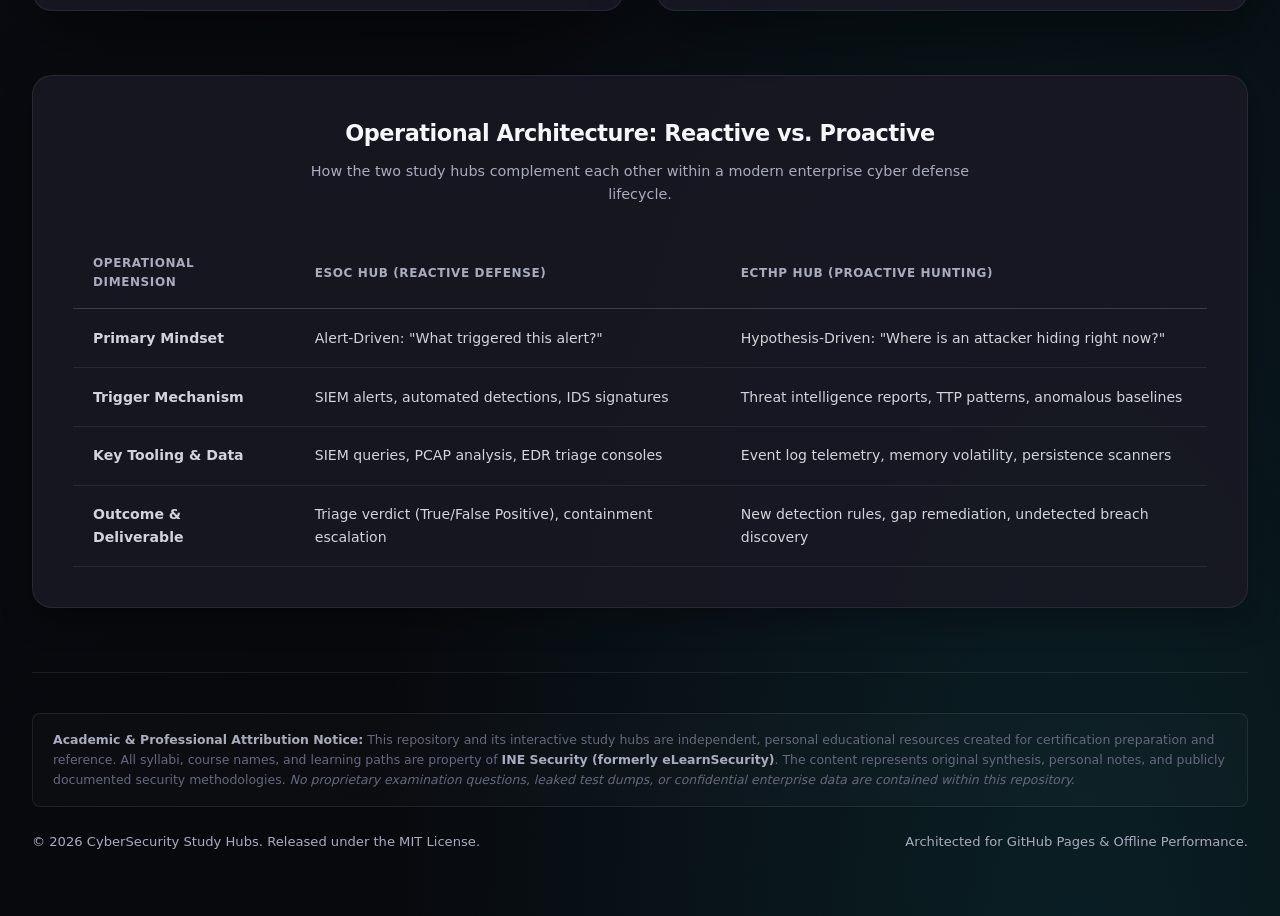
==== commit a28592b2: "feat: add visual preview mockups, syllabus drawer, and 3-way launch options" ====
--- a/index.html
+++ b/index.html
@@ -122,9 +122,18 @@
           </div>
           <h3 class="hub-title">eSOC Study Hub</h3>
           <div class="hub-subtitle">INE Security Operations Certified – Level 1</div>
+          
+          <!-- Visual Preview Mockup -->
+          <div class="hub-preview-wrapper">
+            <a href="hubs/eSOC.html" title="Open eSOC Study Hub">
+              <img src="assets/images/esoc-preview.svg" alt="eSOC Study Hub Dashboard Preview" class="hub-preview-img" width="900" height="520" loading="lazy" />
+            </a>
+          </div>
+
           <p class="hub-summary">
             A comprehensive, modular study hub designed for frontline SOC analysts. Focuses on reactive defensive operations, continuous monitoring, security telemetry triage, alert escalation, network packet analysis, and baseline incident response workflows.
           </p>
+
           <div class="hub-tags">
             <span class="tag-pill">10 Courses</span>
             <span class="tag-pill">76h 57m Duration</span>
@@ -132,20 +141,53 @@
             <span class="tag-pill">Wireshark &amp; TCPDump</span>
             <span class="tag-pill">Incident Handling</span>
           </div>
-          <div class="hub-actions">
-            <button class="btn-primary" onclick="switchView('esoc')">
-              <svg width="16" height="16" viewBox="0 0 24 24" fill="none" stroke="currentColor" stroke-width="2">
+
+          <!-- Quick Syllabus Drawer -->
+          <button class="syllabus-toggle" onclick="toggleSyllabus('esoc-syllabus')" aria-expanded="false">
+            <svg width="14" height="14" viewBox="0 0 24 24" fill="none" stroke="currentColor" stroke-width="2">
+              <line x1="8" y1="6" x2="21" y2="6"/><line x1="8" y1="12" x2="21" y2="12"/><line x1="8" y1="18" x2="21" y2="18"/>
+              <line x1="3" y1="6" x2="3.01" y2="6"/><line x1="3" y1="12" x2="3.01" y2="12"/><line x1="3" y1="18" x2="3.01" y2="18"/>
+            </svg>
+            Explore 10 Modules Syllabus
+          </button>
+          <div class="syllabus-list" id="esoc-syllabus">
+            <ul>
+              <li><span><span class="course-code">C01</span> Introduction to SOC Operations</span><span class="course-dur">04h 15m</span></li>
+              <li><span><span class="course-code">C02</span> Network Defense Fundamentals</span><span class="course-dur">08h 30m</span></li>
+              <li><span><span class="course-code">C03</span> Endpoint Telemetry &amp; Event Logs</span><span class="course-dur">07h 45m</span></li>
+              <li><span><span class="course-code">C04</span> SIEM Operations &amp; Query Tuning</span><span class="course-dur">11h 20m</span></li>
+              <li><span><span class="course-code">C05</span> Alert Triage &amp; True/False Positives</span><span class="course-dur">06h 50m</span></li>
+              <li><span><span class="course-code">C06</span> Network Packet Analysis (Wireshark)</span><span class="course-dur">09h 10m</span></li>
+              <li><span><span class="course-code">C07</span> Incident Response Lifecycle (NIST)</span><span class="course-dur">08h 15m</span></li>
+              <li><span><span class="course-code">C08</span> Threat Intelligence in Tier 1</span><span class="course-dur">05h 40m</span></li>
+              <li><span><span class="course-code">C09</span> Forensics &amp; Evidence Handling</span><span class="course-dur">07h 35m</span></li>
+              <li><span><span class="course-code">C10</span> SOC Automation &amp; SOAR Concepts</span><span class="course-dur">07h 37m</span></li>
+            </ul>
+          </div>
+
+          <!-- 3-Way Simplified Launch Options -->
+          <div class="launch-grid">
+            <a href="hubs/eSOC.html" class="btn-launch primary-esoc" title="Launch eSOC in Full Window">
+              <svg width="15" height="15" viewBox="0 0 24 24" fill="none" stroke="currentColor" stroke-width="2">
                 <polygon points="5 3 19 12 5 21 5 3"/>
               </svg>
-              Launch Live Hub
+              Full Page
+            </a>
+            <button class="btn-launch secondary" onclick="switchView('esoc')" title="Preview inside portal embed">
+              <svg width="15" height="15" viewBox="0 0 24 24" fill="none" stroke="currentColor" stroke-width="2">
+                <rect x="2" y="3" width="20" height="14" rx="2" ry="2"/>
+                <line x1="8" y1="21" x2="16" y2="21"/>
+                <line x1="12" y1="17" x2="12" y2="21"/>
+              </svg>
+              Live Embed
             </button>
-            <a href="hubs/eSOC.html" target="_blank" rel="noopener noreferrer" class="btn-secondary" title="Open eSOC in new tab">
-              <svg width="16" height="16" viewBox="0 0 24 24" fill="none" stroke="currentColor" stroke-width="2">
+            <a href="hubs/eSOC.html" target="_blank" rel="noopener noreferrer" class="btn-launch secondary" title="Open eSOC in new tab">
+              <svg width="15" height="15" viewBox="0 0 24 24" fill="none" stroke="currentColor" stroke-width="2">
                 <path d="M18 13v6a2 2 0 0 1-2 2H5a2 2 0 0 1-2-2V8a2 2 0 0 1 2-2h6"/>
                 <polyline points="15 3 21 3 21 9"/>
                 <line x1="10" y1="14" x2="21" y2="3"/>
               </svg>
-              Open Tab
+              New Tab
             </a>
           </div>
         </article>
@@ -166,9 +208,18 @@
           </div>
           <h3 class="hub-title">eCTHP Study Hub</h3>
           <div class="hub-subtitle">INE Certified Threat Hunting Professional</div>
+
+          <!-- Visual Preview Mockup -->
+          <div class="hub-preview-wrapper">
+            <a href="hubs/eCTHP.html" title="Open eCTHP Study Hub">
+              <img src="assets/images/ecthp-preview.svg" alt="eCTHP Study Hub Dashboard Preview" class="hub-preview-img" width="900" height="520" loading="lazy" />
+            </a>
+          </div>
+
           <p class="hub-summary">
             An advanced hunting portal focused on hypothesis-driven detection of advanced adversaries who evade automated defenses. Covers threat intelligence integration, hunting strategies, endpoint anomalies, memory forensics, and network beacon analysis.
           </p>
+
           <div class="hub-tags">
             <span class="tag-pill">5 Core Courses</span>
             <span class="tag-pill">Hypothesis Generation</span>
@@ -176,20 +227,48 @@
             <span class="tag-pill">Endpoint Forensics</span>
             <span class="tag-pill">MITRE ATT&amp;CK Mapping</span>
           </div>
-          <div class="hub-actions">
-            <button class="btn-primary" onclick="switchView('ecthp')">
-              <svg width="16" height="16" viewBox="0 0 24 24" fill="none" stroke="currentColor" stroke-width="2">
+
+          <!-- Quick Syllabus Drawer -->
+          <button class="syllabus-toggle" onclick="toggleSyllabus('ecthp-syllabus')" aria-expanded="false">
+            <svg width="14" height="14" viewBox="0 0 24 24" fill="none" stroke="currentColor" stroke-width="2">
+              <line x1="8" y1="6" x2="21" y2="6"/><line x1="8" y1="12" x2="21" y2="12"/><line x1="8" y1="18" x2="21" y2="18"/>
+              <line x1="3" y1="6" x2="3.01" y2="6"/><line x1="3" y1="12" x2="3.01" y2="12"/><line x1="3" y1="18" x2="3.01" y2="18"/>
+            </svg>
+            Explore 5 Hunting Tracks
+          </button>
+          <div class="syllabus-list" id="ecthp-syllabus">
+            <ul>
+              <li><span><span class="course-code">T01</span> Introduction to Threat Hunting &amp; Mindset</span><span class="course-dur">Foundations</span></li>
+              <li><span><span class="course-code">T02</span> Cyber Threat Intelligence in Hunting</span><span class="course-dur">CTI &amp; TTPs</span></li>
+              <li><span><span class="course-code">T03</span> Threat Hunting Strategies &amp; Hypotheses</span><span class="course-dur">Methodologies</span></li>
+              <li><span><span class="course-code">T04</span> Network Threat Hunting (C2 &amp; Beacons)</span><span class="course-dur">PCAP &amp; Zeek</span></li>
+              <li><span><span class="course-code">T05</span> Endpoint Threat Hunting &amp; Volatility</span><span class="course-dur">Memory &amp; EDR</span></li>
+            </ul>
+          </div>
+
+          <!-- 3-Way Simplified Launch Options -->
+          <div class="launch-grid">
+            <a href="hubs/eCTHP.html" class="btn-launch primary-ecthp" title="Launch eCTHP in Full Window">
+              <svg width="15" height="15" viewBox="0 0 24 24" fill="none" stroke="currentColor" stroke-width="2">
                 <polygon points="5 3 19 12 5 21 5 3"/>
               </svg>
-              Launch Live Hub
+              Full Page
+            </a>
+            <button class="btn-launch secondary" onclick="switchView('ecthp')" title="Preview inside portal embed">
+              <svg width="15" height="15" viewBox="0 0 24 24" fill="none" stroke="currentColor" stroke-width="2">
+                <rect x="2" y="3" width="20" height="14" rx="2" ry="2"/>
+                <line x1="8" y1="21" x2="16" y2="21"/>
+                <line x1="12" y1="17" x2="12" y2="21"/>
+              </svg>
+              Live Embed
             </button>
-            <a href="hubs/eCTHP.html" target="_blank" rel="noopener noreferrer" class="btn-secondary" title="Open eCTHP in new tab">
-              <svg width="16" height="16" viewBox="0 0 24 24" fill="none" stroke="currentColor" stroke-width="2">
+            <a href="hubs/eCTHP.html" target="_blank" rel="noopener noreferrer" class="btn-launch secondary" title="Open eCTHP in new tab">
+              <svg width="15" height="15" viewBox="0 0 24 24" fill="none" stroke="currentColor" stroke-width="2">
                 <path d="M18 13v6a2 2 0 0 1-2 2H5a2 2 0 0 1-2-2V8a2 2 0 0 1 2-2h6"/>
                 <polyline points="15 3 21 3 21 9"/>
                 <line x1="10" y1="14" x2="21" y2="3"/>
               </svg>
-              Open Tab
+              New Tab
             </a>
           </div>
         </article>
@@ -388,6 +467,17 @@
       }
     }
 
+    function toggleSyllabus(listId) {
+      const list = document.getElementById(listId);
+      if (list) {
+        const isOpen = list.classList.toggle('is-open');
+        const btn = list.previousElementSibling;
+        if (btn) {
+          btn.setAttribute('aria-expanded', isOpen ? 'true' : 'false');
+        }
+      }
+    }
+
     // Handle hash on page load
     window.addEventListener('DOMContentLoaded', () => {
       const hash = window.location.hash.replace('#', '');
--- a/assets/css/portal.css
+++ b/assets/css/portal.css
@@ -549,6 +549,160 @@
   border-color: var(--border-bright);
 }
 
+/* Hub Visual Preview Images */
+.hub-preview-wrapper {
+  margin: 1.25rem 0 1.5rem;
+  border-radius: var(--radius-md);
+  overflow: hidden;
+  border: 1px solid var(--border);
+  background: #090a0f;
+  position: relative;
+  transition: var(--transition);
+}
+
+.hub-preview-wrapper:hover {
+  border-color: var(--border-bright);
+}
+
+.hub-preview-img {
+  width: 100%;
+  height: auto;
+  display: block;
+  transition: transform 0.35s ease;
+}
+
+.hub-preview-wrapper:hover .hub-preview-img {
+  transform: scale(1.02);
+}
+
+/* 3-Way Launch Options */
+.launch-grid {
+  display: grid;
+  grid-template-columns: 1.4fr 1fr 1fr;
+  gap: 0.6rem;
+  margin-top: 1.25rem;
+}
+
+@media (max-width: 520px) {
+  .launch-grid {
+    grid-template-columns: 1fr;
+  }
+}
+
+.btn-launch {
+  display: inline-flex;
+  align-items: center;
+  justify-content: center;
+  gap: 0.45rem;
+  padding: 0.7rem 0.85rem;
+  border-radius: var(--radius-sm);
+  font-size: 0.82rem;
+  font-weight: 600;
+  text-decoration: none;
+  cursor: pointer;
+  transition: var(--transition);
+  border: 1px solid transparent;
+  white-space: nowrap;
+}
+
+.btn-launch.primary-esoc {
+  background: linear-gradient(135deg, #2563eb, #3b82f6);
+  color: #ffffff;
+  box-shadow: 0 4px 14px rgba(37, 99, 235, 0.35);
+}
+.btn-launch.primary-esoc:hover {
+  background: linear-gradient(135deg, #1d4ed8, #2563eb);
+  transform: translateY(-1px);
+}
+
+.btn-launch.primary-ecthp {
+  background: linear-gradient(135deg, #0284c7, #06b6d4);
+  color: #ffffff;
+  box-shadow: 0 4px 14px rgba(6, 182, 212, 0.35);
+}
+.btn-launch.primary-ecthp:hover {
+  background: linear-gradient(135deg, #0369a1, #0284c7);
+  transform: translateY(-1px);
+}
+
+.btn-launch.secondary {
+  background: rgba(255, 255, 255, 0.05);
+  border-color: var(--border);
+  color: var(--text);
+}
+.btn-launch.secondary:hover {
+  background: rgba(255, 255, 255, 0.1);
+  border-color: var(--border-bright);
+}
+
+/* Syllabus Quick Drawer */
+.syllabus-toggle {
+  display: inline-flex;
+  align-items: center;
+  gap: 0.4rem;
+  padding: 0.45rem 0.75rem;
+  background: transparent;
+  border: 1px dashed var(--border);
+  border-radius: var(--radius-sm);
+  color: var(--muted);
+  font-size: 0.78rem;
+  cursor: pointer;
+  transition: var(--transition);
+  margin-bottom: 1rem;
+}
+
+.syllabus-toggle:hover {
+  color: var(--text);
+  border-color: var(--cyan);
+  background: rgba(34, 211, 238, 0.05);
+}
+
+.syllabus-list {
+  display: none;
+  background: rgba(15, 16, 25, 0.9);
+  border: 1px solid var(--border);
+  border-radius: var(--radius-sm);
+  padding: 0.75rem 1rem;
+  margin-bottom: 1.25rem;
+  font-size: 0.8rem;
+}
+
+.syllabus-list.is-open {
+  display: block;
+}
+
+.syllabus-list ul {
+  list-style: none;
+  display: flex;
+  flex-direction: column;
+  gap: 0.4rem;
+}
+
+.syllabus-list li {
+  display: flex;
+  align-items: center;
+  justify-content: space-between;
+  color: #cbd5e1;
+  padding: 0.25rem 0;
+  border-bottom: 1px solid rgba(255, 255, 255, 0.04);
+}
+
+.syllabus-list li:last-child {
+  border-bottom: none;
+}
+
+.syllabus-list .course-code {
+  font-family: monospace;
+  color: var(--cyan);
+  font-weight: 600;
+  margin-right: 0.5rem;
+}
+
+.syllabus-list .course-dur {
+  font-size: 0.72rem;
+  color: var(--muted);
+}
+
 /* Comparison / Philosophy Matrix */
 .matrix-section {
   background: var(--panel);
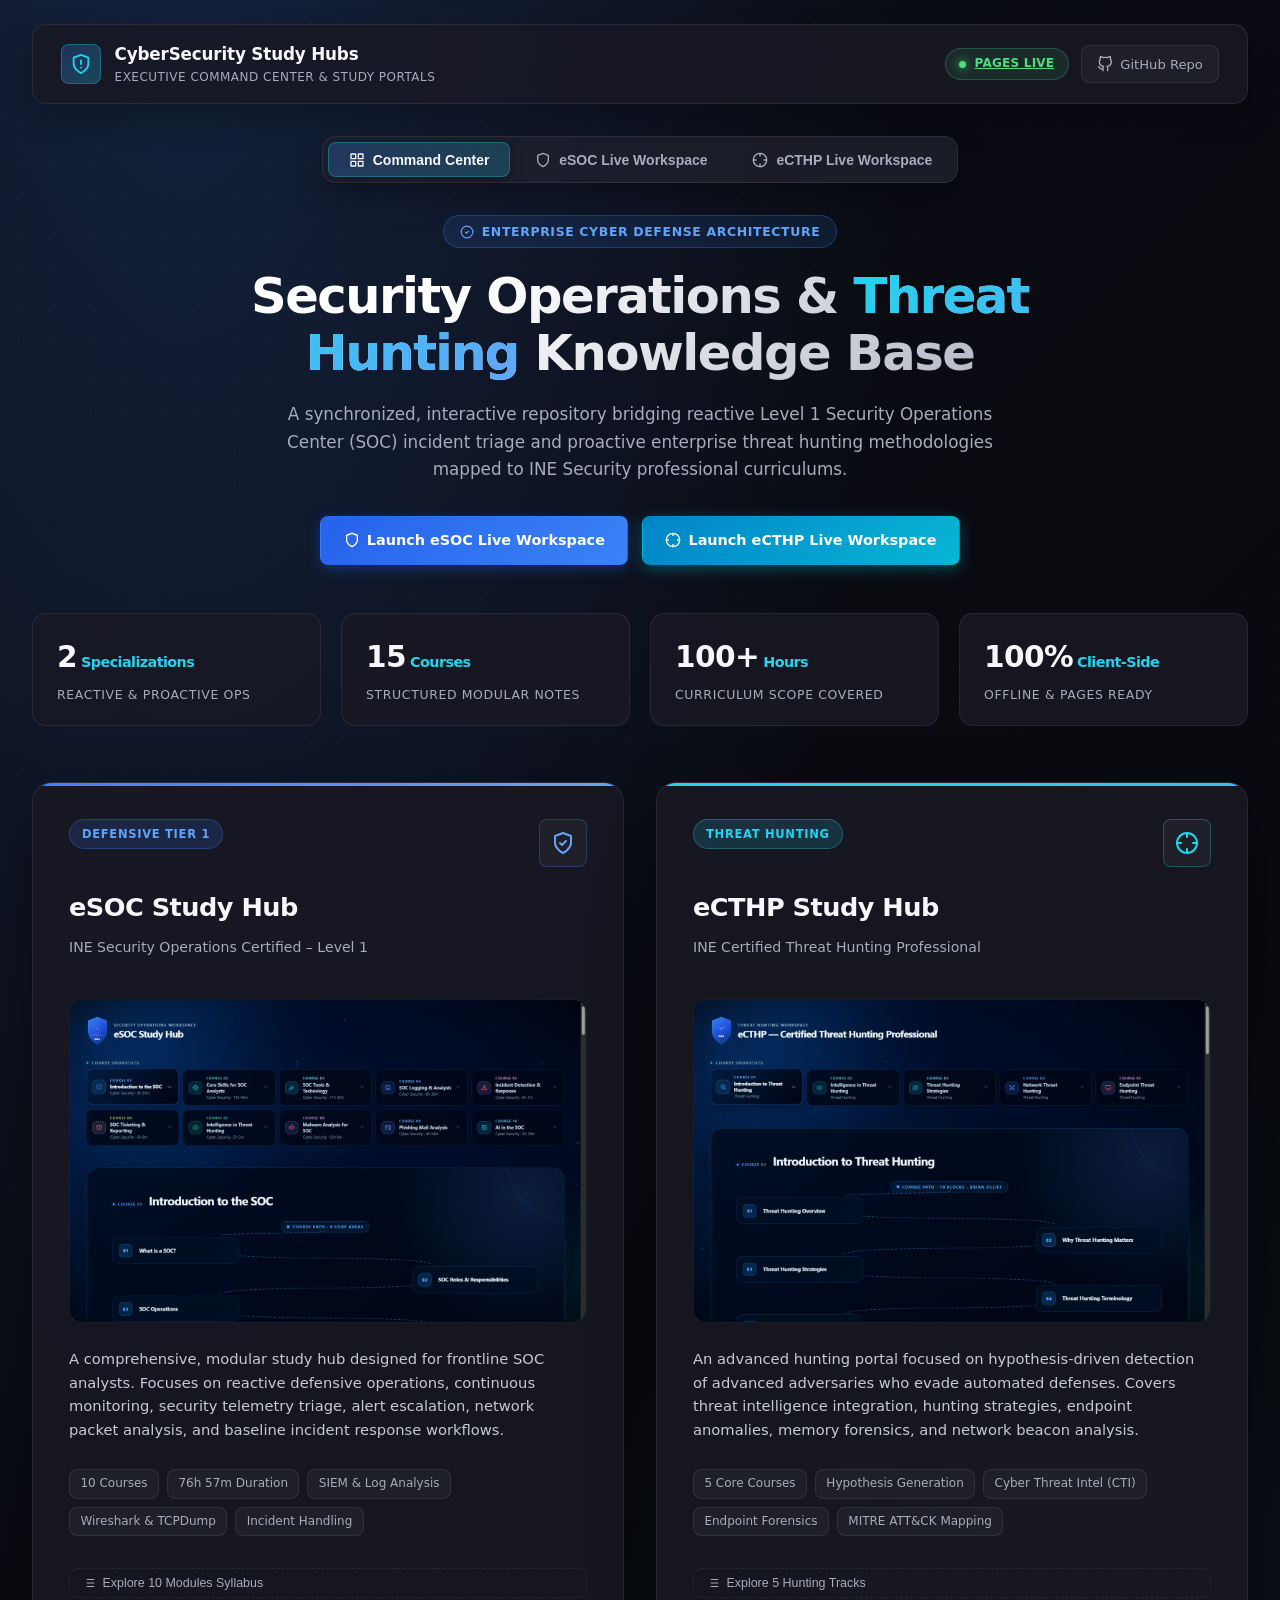
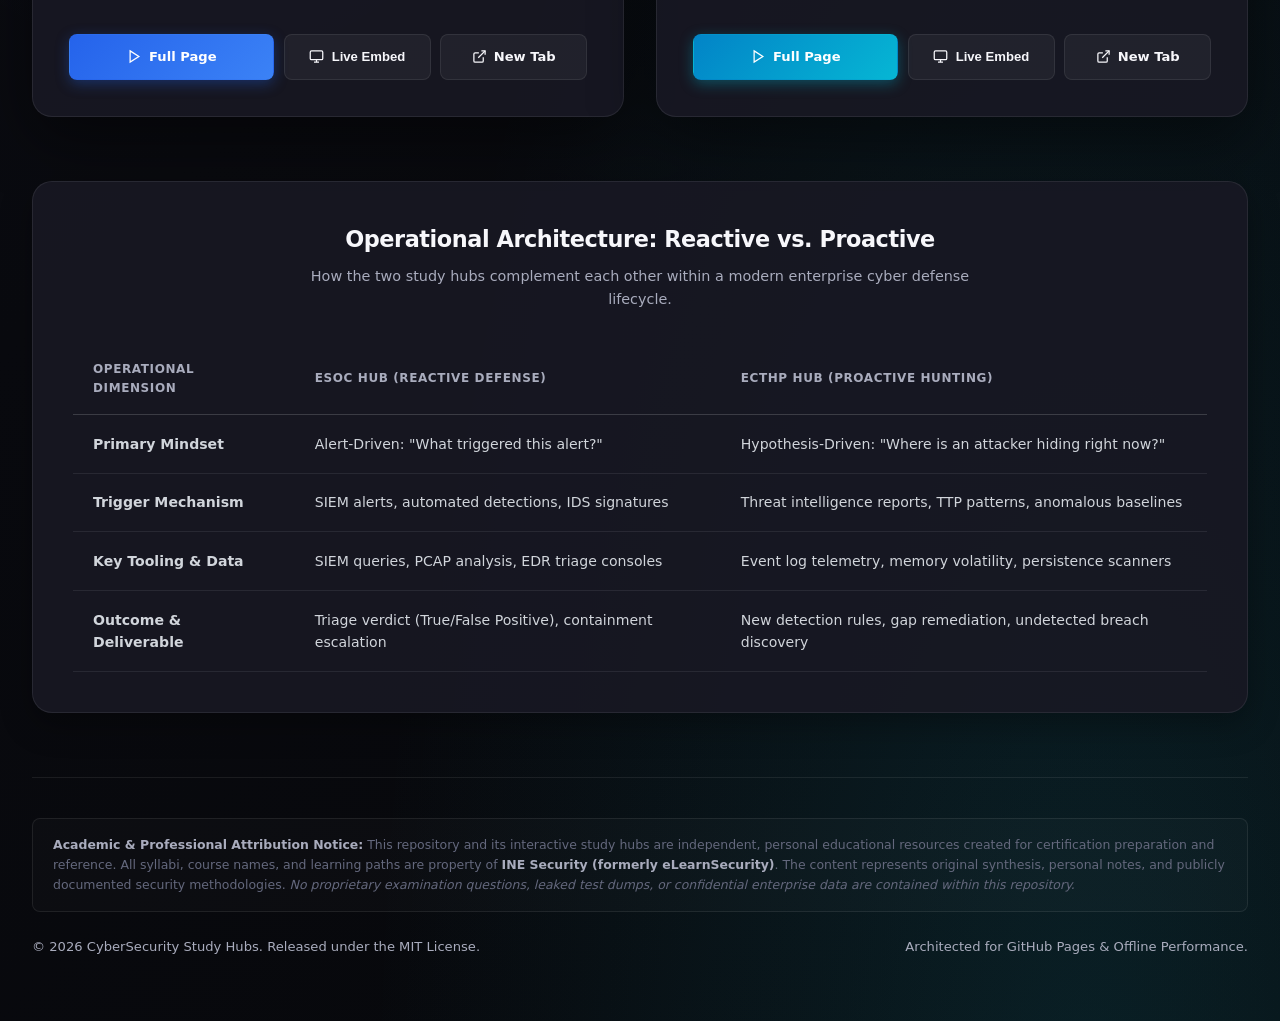
==== commit 30892891: "feat: update GitHub Pages links, real workspace screenshots, and top-tier README" ====
--- a/index.html
+++ b/index.html
@@ -3,7 +3,7 @@
 <head>
   <meta charset="UTF-8" />
   <meta name="viewport" content="width=device-width, initial-scale=1.0" />
-  <meta name="description" content="CyberSecurity Study Hubs — Unified executive command center bridging reactive SOC operations (eSOC) and proactive enterprise threat hunting (eCTHP)." />
+  <meta name="description" content="CyberSecurity Study Hubs — Executive command center bridging reactive SOC operations (eSOC) and proactive enterprise threat hunting (eCTHP)." />
   <meta name="theme-color" content="#090a0f" />
   <title>CyberSecurity Study Hubs | Command Center Portal</title>
   <link rel="stylesheet" href="assets/css/portal.css" />
@@ -12,7 +12,7 @@
   <div class="portal-container">
     <!-- Top Navigation Bar -->
     <header class="top-navbar" role="banner">
-      <a href="#overview" class="brand" onclick="switchView('overview')">
+      <a href="https://tooshy2.github.io/CyberSecurity-Study-Hubs/" class="brand">
         <div class="brand-icon" aria-hidden="true">
           <svg width="22" height="22" viewBox="0 0 24 24" fill="none" stroke="currentColor" stroke-width="2" stroke-linecap="round" stroke-linejoin="round">
             <path d="M12 22s8-4 8-10V5l-8-3-8 3v7c0 6 8 10 8 10z"/>
@@ -27,15 +27,15 @@
       </a>
 
       <div class="nav-actions">
-        <span class="status-badge">
+        <a href="https://tooshy2.github.io/CyberSecurity-Study-Hubs/" class="status-badge" title="Live GitHub Pages Deployment">
           <span class="status-dot"></span>
-          PORTAL ONLINE
-        </span>
+          PAGES LIVE
+        </a>
         <a href="https://github.com/TOOSHY2/CyberSecurity-Study-Hubs" target="_blank" rel="noopener noreferrer" class="btn-ghost" title="GitHub Repository">
           <svg width="16" height="16" viewBox="0 0 24 24" fill="none" stroke="currentColor" stroke-width="2" stroke-linecap="round" stroke-linejoin="round">
             <path d="M9 19c-5 1.5-5-2.5-7-3m14 6v-3.87a3.37 3.37 0 0 0-.94-2.61c3.14-.35 6.44-1.54 6.44-7A5.44 5.44 0 0 0 20 4.77 5.07 5.07 0 0 0 19.91 1S18.73.65 16 2.48a13.38 13.38 0 0 0-7 0C6.27.65 5.09 1 5.09 1A5.07 5.07 0 0 0 5 4.77a5.44 5.44 0 0 0-1.5 3.78c0 5.42 3.3 6.61 6.44 7A3.37 3.37 0 0 0 9 18.13V22"/>
           </svg>
-          Repository
+          GitHub Repo
         </a>
       </div>
     </header>
@@ -55,7 +55,7 @@
         <svg width="16" height="16" viewBox="0 0 24 24" fill="none" stroke="currentColor" stroke-width="2" stroke-linecap="round" stroke-linejoin="round">
           <path d="M12 22s8-4 8-10V5l-8-3-8 3v7c0 6 8 10 8 10z"/>
         </svg>
-        eSOC Live Hub
+        eSOC Live Workspace
       </button>
       <button class="tab-btn" id="tab-ecthp" role="tab" aria-selected="false" aria-controls="view-ecthp" onclick="switchView('ecthp')">
         <svg width="16" height="16" viewBox="0 0 24 24" fill="none" stroke="currentColor" stroke-width="2" stroke-linecap="round" stroke-linejoin="round">
@@ -65,7 +65,7 @@
           <line x1="12" y1="6" x2="12" y2="2"/>
           <line x1="12" y1="22" x2="12" y2="18"/>
         </svg>
-        eCTHP Live Hub
+        eCTHP Live Workspace
       </button>
     </nav>
 
@@ -85,6 +85,18 @@
         <p class="hero-desc">
           A synchronized, interactive repository bridging reactive Level 1 Security Operations Center (SOC) incident triage and proactive enterprise threat hunting methodologies mapped to INE Security professional curriculums.
         </p>
+
+        <!-- Direct Live Action Bar -->
+        <div style="display: flex; gap: 0.85rem; justify-content: center; flex-wrap: wrap; margin-bottom: 2.5rem;">
+          <a href="https://tooshy2.github.io/CyberSecurity-Study-Hubs/eSOC.html" class="btn-launch primary-esoc" style="padding: 0.75rem 1.4rem; font-size: 0.9rem;">
+            <svg width="16" height="16" viewBox="0 0 24 24" fill="none" stroke="currentColor" stroke-width="2"><path d="M12 22s8-4 8-10V5l-8-3-8 3v7c0 6 8 10 8 10z"/></svg>
+            Launch eSOC Live Workspace
+          </a>
+          <a href="https://tooshy2.github.io/CyberSecurity-Study-Hubs/eCTHP.html" class="btn-launch primary-ecthp" style="padding: 0.75rem 1.4rem; font-size: 0.9rem;">
+            <svg width="16" height="16" viewBox="0 0 24 24" fill="none" stroke="currentColor" stroke-width="2"><circle cx="12" cy="12" r="10"/><line x1="22" y1="12" x2="18" y2="12"/><line x1="6" y1="12" x2="2" y2="12"/><line x1="12" y1="6" x2="12" y2="2"/><line x1="12" y1="22" x2="12" y2="18"/></svg>
+            Launch eCTHP Live Workspace
+          </a>
+        </div>
       </section>
 
       <!-- Metrics Matrix -->
@@ -123,10 +135,10 @@
           <h3 class="hub-title">eSOC Study Hub</h3>
           <div class="hub-subtitle">INE Security Operations Certified – Level 1</div>
           
-          <!-- Visual Preview Mockup -->
+          <!-- Actual Screenshot Preview -->
           <div class="hub-preview-wrapper">
-            <a href="hubs/eSOC.html" title="Open eSOC Study Hub">
-              <img src="assets/images/esoc-preview.svg" alt="eSOC Study Hub Dashboard Preview" class="hub-preview-img" width="900" height="520" loading="lazy" />
+            <a href="eSOC.html" title="Launch eSOC Study Hub Live Workspace">
+              <img src="assets/images/esoc-preview.png" alt="eSOC Study Hub Live Workspace Screenshot" class="hub-preview-img" width="1440" height="900" loading="lazy" />
             </a>
           </div>
 
@@ -167,7 +179,7 @@
 
           <!-- 3-Way Simplified Launch Options -->
           <div class="launch-grid">
-            <a href="hubs/eSOC.html" class="btn-launch primary-esoc" title="Launch eSOC in Full Window">
+            <a href="eSOC.html" class="btn-launch primary-esoc" title="Launch eSOC in Full Window">
               <svg width="15" height="15" viewBox="0 0 24 24" fill="none" stroke="currentColor" stroke-width="2">
                 <polygon points="5 3 19 12 5 21 5 3"/>
               </svg>
@@ -181,7 +193,7 @@
               </svg>
               Live Embed
             </button>
-            <a href="hubs/eSOC.html" target="_blank" rel="noopener noreferrer" class="btn-launch secondary" title="Open eSOC in new tab">
+            <a href="https://tooshy2.github.io/CyberSecurity-Study-Hubs/eSOC.html" target="_blank" rel="noopener noreferrer" class="btn-launch secondary" title="Open eSOC in new tab">
               <svg width="15" height="15" viewBox="0 0 24 24" fill="none" stroke="currentColor" stroke-width="2">
                 <path d="M18 13v6a2 2 0 0 1-2 2H5a2 2 0 0 1-2-2V8a2 2 0 0 1 2-2h6"/>
                 <polyline points="15 3 21 3 21 9"/>
@@ -209,10 +221,10 @@
           <h3 class="hub-title">eCTHP Study Hub</h3>
           <div class="hub-subtitle">INE Certified Threat Hunting Professional</div>
 
-          <!-- Visual Preview Mockup -->
+          <!-- Actual Screenshot Preview -->
           <div class="hub-preview-wrapper">
-            <a href="hubs/eCTHP.html" title="Open eCTHP Study Hub">
-              <img src="assets/images/ecthp-preview.svg" alt="eCTHP Study Hub Dashboard Preview" class="hub-preview-img" width="900" height="520" loading="lazy" />
+            <a href="eCTHP.html" title="Launch eCTHP Study Hub Live Workspace">
+              <img src="assets/images/ecthp-preview.png" alt="eCTHP Study Hub Live Workspace Screenshot" class="hub-preview-img" width="1440" height="900" loading="lazy" />
             </a>
           </div>
 
@@ -248,7 +260,7 @@
 
           <!-- 3-Way Simplified Launch Options -->
           <div class="launch-grid">
-            <a href="hubs/eCTHP.html" class="btn-launch primary-ecthp" title="Launch eCTHP in Full Window">
+            <a href="eCTHP.html" class="btn-launch primary-ecthp" title="Launch eCTHP in Full Window">
               <svg width="15" height="15" viewBox="0 0 24 24" fill="none" stroke="currentColor" stroke-width="2">
                 <polygon points="5 3 19 12 5 21 5 3"/>
               </svg>
@@ -262,7 +274,7 @@
               </svg>
               Live Embed
             </button>
-            <a href="hubs/eCTHP.html" target="_blank" rel="noopener noreferrer" class="btn-launch secondary" title="Open eCTHP in new tab">
+            <a href="https://tooshy2.github.io/CyberSecurity-Study-Hubs/eCTHP.html" target="_blank" rel="noopener noreferrer" class="btn-launch secondary" title="Open eCTHP in new tab">
               <svg width="15" height="15" viewBox="0 0 24 24" fill="none" stroke="currentColor" stroke-width="2">
                 <path d="M18 13v6a2 2 0 0 1-2 2H5a2 2 0 0 1-2-2V8a2 2 0 0 1 2-2h6"/>
                 <polyline points="15 3 21 3 21 9"/>
@@ -341,7 +353,7 @@
               </svg>
               Fullscreen
             </button>
-            <a href="hubs/eSOC.html" target="_blank" rel="noopener noreferrer" class="btn-ghost" title="Open in dedicated tab">
+            <a href="https://tooshy2.github.io/CyberSecurity-Study-Hubs/eSOC.html" target="_blank" rel="noopener noreferrer" class="btn-ghost" title="Open in dedicated tab">
               <svg width="14" height="14" viewBox="0 0 24 24" fill="none" stroke="currentColor" stroke-width="2">
                 <path d="M18 13v6a2 2 0 0 1-2 2H5a2 2 0 0 1-2-2V8a2 2 0 0 1 2-2h6"/>
                 <polyline points="15 3 21 3 21 9"/>
@@ -352,7 +364,7 @@
           </div>
         </div>
         <div class="iframe-container">
-          <iframe id="frame-esoc" data-src="hubs/eSOC.html" title="eSOC Study Hub Live Preview" loading="lazy"></iframe>
+          <iframe id="frame-esoc" data-src="eSOC.html" title="eSOC Study Hub Live Preview" loading="lazy"></iframe>
         </div>
       </div>
     </section>
@@ -384,7 +396,7 @@
               </svg>
               Fullscreen
             </button>
-            <a href="hubs/eCTHP.html" target="_blank" rel="noopener noreferrer" class="btn-ghost" title="Open in dedicated tab">
+            <a href="https://tooshy2.github.io/CyberSecurity-Study-Hubs/eCTHP.html" target="_blank" rel="noopener noreferrer" class="btn-ghost" title="Open in dedicated tab">
               <svg width="14" height="14" viewBox="0 0 24 24" fill="none" stroke="currentColor" stroke-width="2">
                 <path d="M18 13v6a2 2 0 0 1-2 2H5a2 2 0 0 1-2-2V8a2 2 0 0 1 2-2h6"/>
                 <polyline points="15 3 21 3 21 9"/>
@@ -395,7 +407,7 @@
           </div>
         </div>
         <div class="iframe-container">
-          <iframe id="frame-ecthp" data-src="hubs/eCTHP.html" title="eCTHP Study Hub Live Preview" loading="lazy"></iframe>
+          <iframe id="frame-ecthp" data-src="eCTHP.html" title="eCTHP Study Hub Live Preview" loading="lazy"></iframe>
         </div>
       </div>
     </section>
